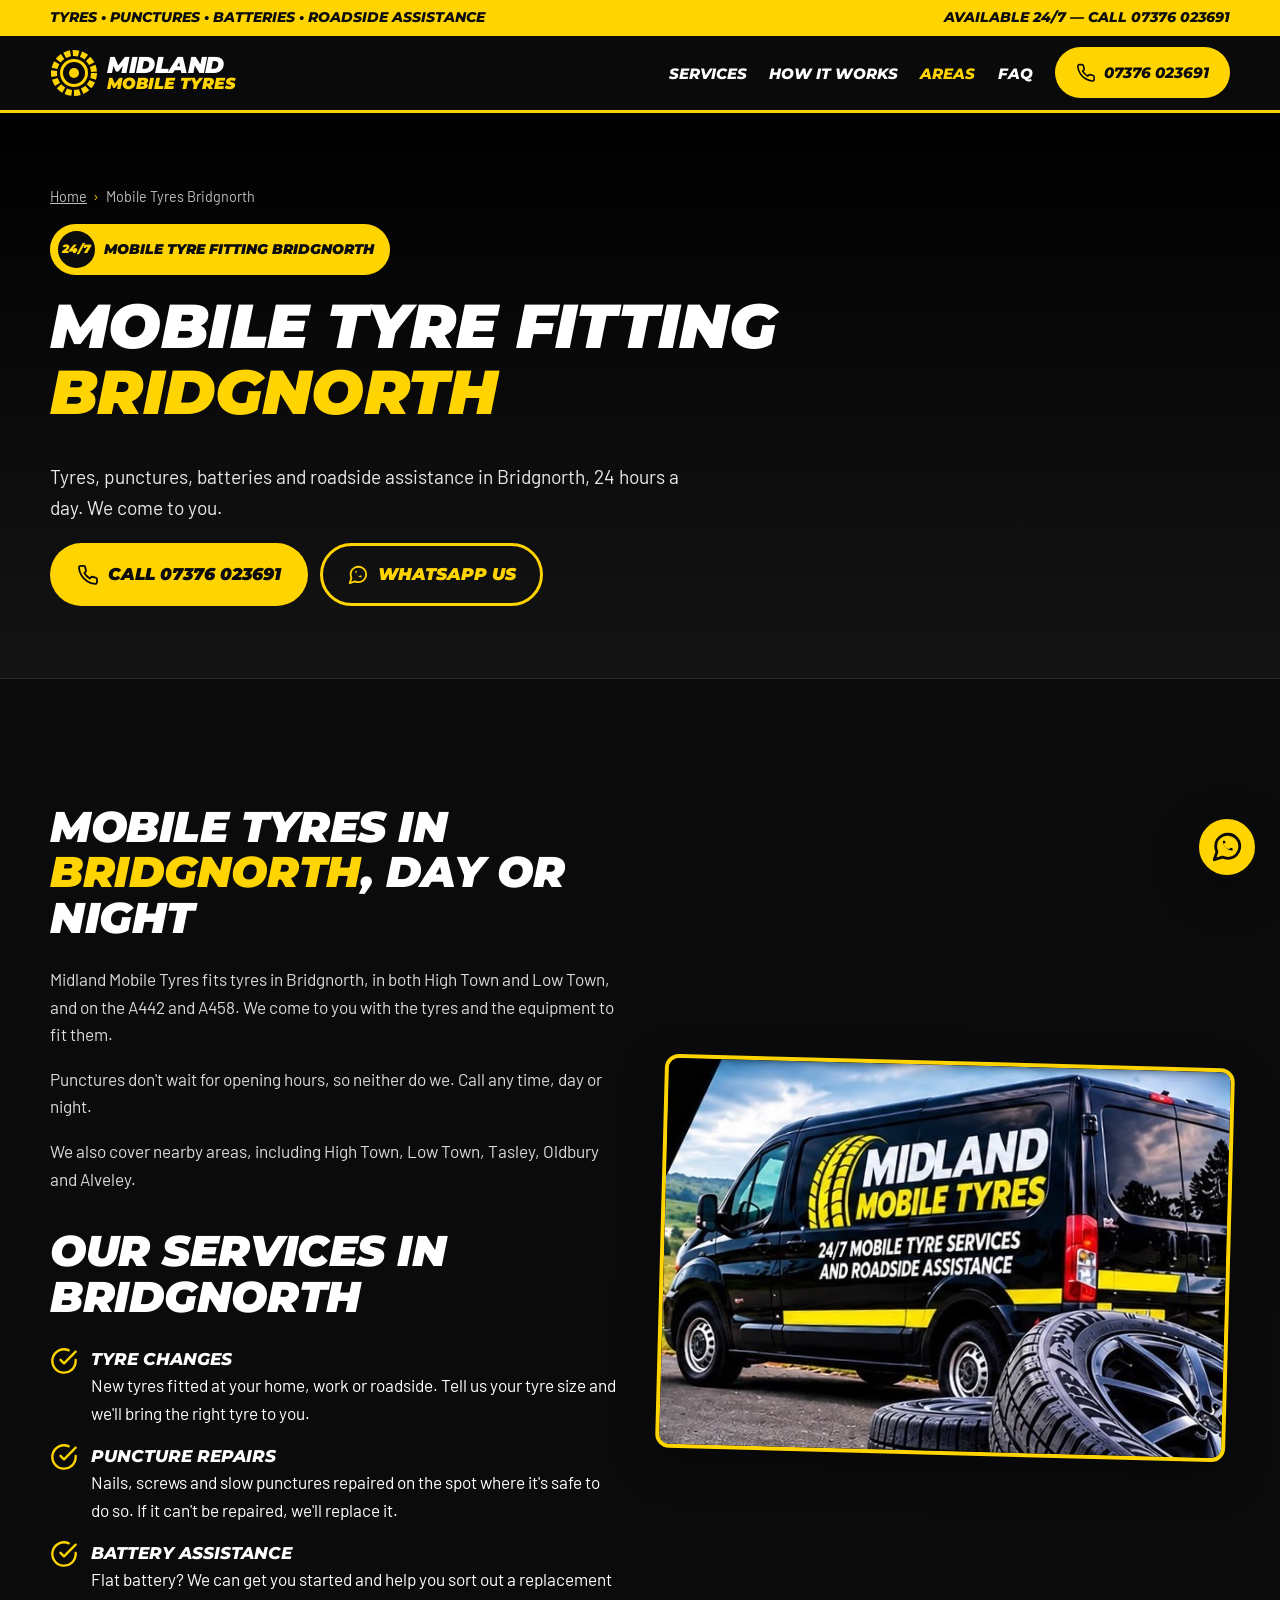
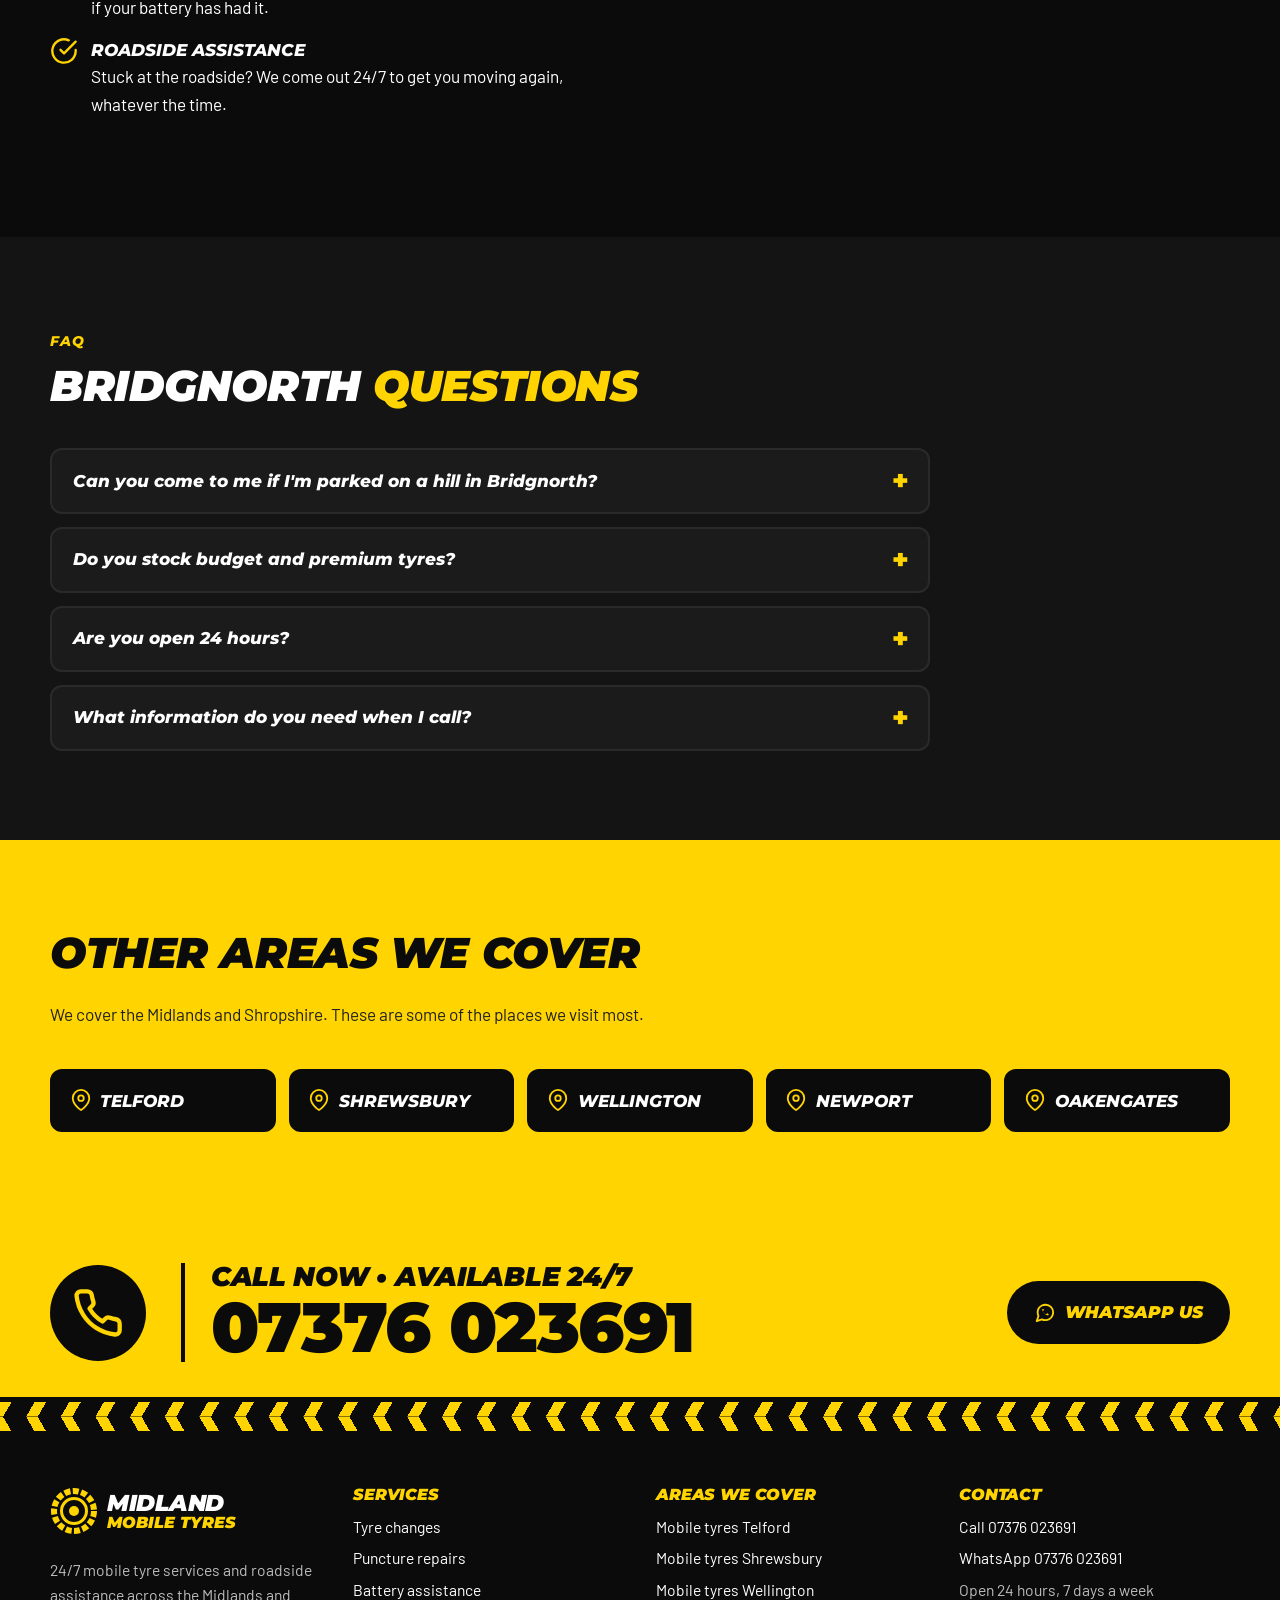
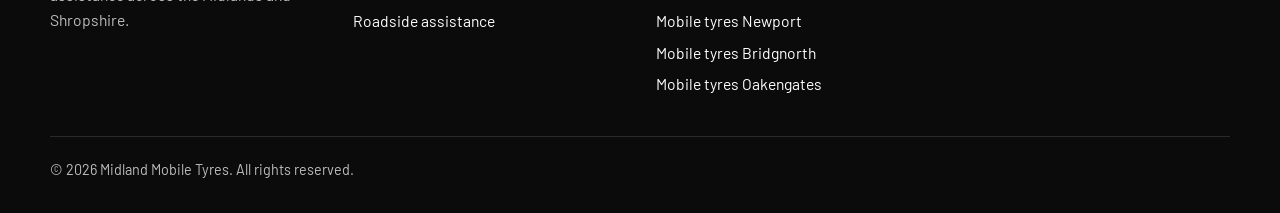
==== areas/bridgnorth.html @ 3a6b323a "Add files via upload" ====
<!DOCTYPE html>
<html lang="en-GB">
<head>
<meta charset="utf-8">
<meta name="viewport" content="width=device-width, initial-scale=1">
<title>Mobile Tyre Fitting Bridgnorth | 24/7 | Midland Mobile Tyres</title>
<meta name="description" content="24/7 mobile tyre fitting in Bridgnorth. Tyre changes, puncture repairs, battery and roadside assistance at your home, work or roadside. Call 07376 023691.">
<link rel="canonical" href="https://YOUR-USERNAME.github.io/midland-mobile-tyres/areas/bridgnorth.html">
<meta name="robots" content="index, follow">
<meta name="theme-color" content="#0b0b0b">
<meta name="geo.region" content="GB-SHR">
<meta property="og:type" content="website">
<meta property="og:locale" content="en_GB">
<meta property="og:site_name" content="Midland Mobile Tyres">
<meta property="og:title" content="Mobile Tyre Fitting Bridgnorth | 24/7 | Midland Mobile Tyres">
<meta property="og:description" content="24/7 mobile tyre fitting in Bridgnorth. Tyre changes, puncture repairs, battery and roadside assistance at your home, work or roadside. Call 07376 023691.">
<meta property="og:url" content="https://YOUR-USERNAME.github.io/midland-mobile-tyres/areas/bridgnorth.html">
<meta property="og:image" content="https://YOUR-USERNAME.github.io/midland-mobile-tyres/images/flyer.jpg">
<meta name="twitter:card" content="summary_large_image">
<link rel="icon" href="../favicon.svg" type="image/svg+xml">
<link rel="preconnect" href="https://fonts.googleapis.com">
<link rel="preconnect" href="https://fonts.gstatic.com" crossorigin>
<link rel="stylesheet" href="https://fonts.googleapis.com/css2?family=Barlow:wght@400;600;700&amp;family=Montserrat:ital,wght@1,800;1,900&amp;display=swap">
<link rel="stylesheet" href="../css/styles.css">
<script type="application/ld+json">{"@context": "https://schema.org", "@type": "Service", "name": "Mobile tyre fitting in Bridgnorth", "serviceType": "Mobile tyre fitting", "provider": {"@id": "https://YOUR-USERNAME.github.io/midland-mobile-tyres/#business", "@type": "AutoRepair", "name": "Midland Mobile Tyres", "telephone": "+447376023691"}, "areaServed": {"@type": "City", "name": "Bridgnorth"}}</script>
<script type="application/ld+json">{"@context": "https://schema.org", "@type": "BreadcrumbList", "itemListElement": [{"@type": "ListItem", "position": 1, "name": "Home", "item": "https://YOUR-USERNAME.github.io/midland-mobile-tyres/"}, {"@type": "ListItem", "position": 2, "name": "Mobile Tyres Bridgnorth", "item": "https://YOUR-USERNAME.github.io/midland-mobile-tyres/areas/bridgnorth.html"}]}</script>
<script type="application/ld+json">{"@context": "https://schema.org", "@type": "FAQPage", "mainEntity": [{"@type": "Question", "name": "Can you come to me if I'm parked on a hill in Bridgnorth?", "acceptedAnswer": {"@type": "Answer", "text": "In most cases, yes. We'll check the spot is safe to jack the car up when we arrive. If it isn't, we'll talk you through the options."}}, {"@type": "Question", "name": "Do you stock budget and premium tyres?", "acceptedAnswer": {"@type": "Answer", "text": "Tell us your size when you call and we'll go through the tyres we can get for you."}}, {"@type": "Question", "name": "Are you open 24 hours?", "acceptedAnswer": {"@type": "Answer", "text": "Yes. Midland Mobile Tyres is available 24/7, including evenings, weekends and bank holidays. Call 07376 023691."}}, {"@type": "Question", "name": "What information do you need when I call?", "acceptedAnswer": {"@type": "Answer", "text": "Your location, the make and model of your car, and your tyre size. The size is printed on the side of the tyre and looks like 205/55 R16."}}]}</script>
</head>
<body>
<a class="skip-link" href="#main">Skip to content</a>
<div class="topbar">
  <div class="container">
    <span class="tb-services">Tyres &bull; Punctures &bull; Batteries &bull; Roadside Assistance</span>
    <a href="tel:+447376023691">Available 24/7 &mdash; Call 07376 023691</a>
  </div>
</div>
<header class="site-header">
  <div class="container">
    <a class="logo" href="../index.html" aria-label="Midland Mobile Tyres home">
      <svg viewBox="0 0 48 48" aria-hidden="true" focusable="false"><circle cx="24" cy="24" r="20" fill="none" stroke="#ffd400" stroke-width="6" stroke-dasharray="6 2.4"/><circle cx="24" cy="24" r="12.5" fill="none" stroke="#ffd400" stroke-width="3"/><circle cx="24" cy="24" r="5" fill="#ffd400"/></svg>
      <span class="logo-text"><span class="l1">Midland</span><span class="l2">Mobile Tyres</span></span>
    </a>
    <button class="nav-toggle" aria-expanded="false" aria-controls="site-nav" aria-label="Open menu"><svg viewBox="0 0 24 24" fill="none" stroke="currentColor" stroke-width="2" stroke-linecap="round" stroke-linejoin="round" aria-hidden="true" focusable="false"><path d="M3 6h18M3 12h18M3 18h18"/></svg></button>
    <nav class="nav" id="site-nav" aria-label="Main">
      <ul>
        <li><a href="../index.html#services">Services</a></li>
        <li><a href="../index.html#how-it-works">How It Works</a></li>
        <li><a href="../index.html#areas" aria-current="page">Areas</a></li>
        <li><a href="../index.html#faq">FAQ</a></li>
        <li><a class="btn btn-yellow" href="tel:+447376023691"><svg viewBox="0 0 24 24" fill="none" stroke="currentColor" stroke-width="2" stroke-linecap="round" stroke-linejoin="round" aria-hidden="true" focusable="false"><path d="M22 16.92v3a2 2 0 0 1-2.18 2 19.79 19.79 0 0 1-8.63-3.07 19.5 19.5 0 0 1-6-6 19.79 19.79 0 0 1-3.07-8.67A2 2 0 0 1 4.11 2h3a2 2 0 0 1 2 1.72c.13.96.36 1.9.7 2.81a2 2 0 0 1-.45 2.11L8.09 9.91a16 16 0 0 0 6 6l1.27-1.27a2 2 0 0 1 2.11-.45c.91.34 1.85.57 2.81.7A2 2 0 0 1 22 16.92z"/></svg> 07376 023691</a></li>
      </ul>
    </nav>
  </div>
</header>
<main id="main">
<section class="page-hero">
  <div class="container">
    <nav class="breadcrumb" aria-label="Breadcrumb"><ol><li><a href="../index.html">Home</a></li><li aria-current="page">Mobile Tyres Bridgnorth</li></ol></nav>
    <div class="badge-247"><span class="circle">24/7</span> Mobile tyre fitting Bridgnorth</div>
    <h1>Mobile Tyre Fitting <span class="hl">Bridgnorth</span></h1>
    <p class="lead">Tyres, punctures, batteries and roadside assistance in Bridgnorth, 24 hours a day. We come to you.</p>
    <div class="btn-row">
      <a class="btn btn-yellow" href="tel:+447376023691"><svg viewBox="0 0 24 24" fill="none" stroke="currentColor" stroke-width="2" stroke-linecap="round" stroke-linejoin="round" aria-hidden="true" focusable="false"><path d="M22 16.92v3a2 2 0 0 1-2.18 2 19.79 19.79 0 0 1-8.63-3.07 19.5 19.5 0 0 1-6-6 19.79 19.79 0 0 1-3.07-8.67A2 2 0 0 1 4.11 2h3a2 2 0 0 1 2 1.72c.13.96.36 1.9.7 2.81a2 2 0 0 1-.45 2.11L8.09 9.91a16 16 0 0 0 6 6l1.27-1.27a2 2 0 0 1 2.11-.45c.91.34 1.85.57 2.81.7A2 2 0 0 1 22 16.92z"/></svg> Call 07376 023691</a>
      <a class="btn btn-outline" href="https://wa.me/447376023691?text=Hi%2C%20I%20need%20help%20with%20a%20tyre.%20My%20location%20is%3A%20" rel="noopener" target="_blank"><svg viewBox="0 0 24 24" fill="none" stroke="currentColor" stroke-width="2" stroke-linecap="round" stroke-linejoin="round" aria-hidden="true" focusable="false"><path d="M21 11.5a8.38 8.38 0 0 1-.9 3.8 8.5 8.5 0 0 1-7.6 4.7 8.38 8.38 0 0 1-3.8-.9L3 21l1.9-5.7a8.38 8.38 0 0 1-.9-3.8 8.5 8.5 0 0 1 4.7-7.6 8.38 8.38 0 0 1 3.8-.9h.5a8.48 8.48 0 0 1 8 8v.5z"/><path d="M9.5 9.5c.5 2 2 3.5 4 4l1-1 1.5.6v1.4c-3.5.3-7.2-3.4-6.9-6.9h1.4l.6 1.5z" fill="currentColor" stroke="none"/></svg> WhatsApp us</a>
    </div>
  </div>
</section>

<section class="section">
  <div class="container why-grid">
    <div class="prose">
      <h2>Mobile Tyres in <span class="hl">Bridgnorth</span>, Day or Night</h2>
      <p>Midland Mobile Tyres fits tyres in Bridgnorth, in both High Town and Low Town, and on the A442 and A458. We come to you with the tyres and the equipment to fit them.</p>
<p>Punctures don't wait for opening hours, so neither do we. Call any time, day or night.</p>
      <p>We also cover nearby areas, including High Town, Low Town, Tasley, Oldbury and Alveley.</p>
      <h2>Our Services in Bridgnorth</h2>
      <ul class="ticks">
        <li><svg viewBox="0 0 24 24" fill="none" stroke="currentColor" stroke-width="2" stroke-linecap="round" stroke-linejoin="round" aria-hidden="true" focusable="false"><path d="M22 11.08V12a10 10 0 1 1-5.93-9.14"/><path d="M22 4 12 14.01l-3-3"/></svg><div><strong>Tyre Changes</strong>New tyres fitted at your home, work or roadside. Tell us your tyre size and we'll bring the right tyre to you.</div></li>
<li><svg viewBox="0 0 24 24" fill="none" stroke="currentColor" stroke-width="2" stroke-linecap="round" stroke-linejoin="round" aria-hidden="true" focusable="false"><path d="M22 11.08V12a10 10 0 1 1-5.93-9.14"/><path d="M22 4 12 14.01l-3-3"/></svg><div><strong>Puncture Repairs</strong>Nails, screws and slow punctures repaired on the spot where it's safe to do so. If it can't be repaired, we'll replace it.</div></li>
<li><svg viewBox="0 0 24 24" fill="none" stroke="currentColor" stroke-width="2" stroke-linecap="round" stroke-linejoin="round" aria-hidden="true" focusable="false"><path d="M22 11.08V12a10 10 0 1 1-5.93-9.14"/><path d="M22 4 12 14.01l-3-3"/></svg><div><strong>Battery Assistance</strong>Flat battery? We can get you started and help you sort out a replacement if your battery has had it.</div></li>
<li><svg viewBox="0 0 24 24" fill="none" stroke="currentColor" stroke-width="2" stroke-linecap="round" stroke-linejoin="round" aria-hidden="true" focusable="false"><path d="M22 11.08V12a10 10 0 1 1-5.93-9.14"/><path d="M22 4 12 14.01l-3-3"/></svg><div><strong>Roadside Assistance</strong>Stuck at the roadside? We come out 24/7 to get you moving again, whatever the time.</div></li>
      </ul>
    </div>
    <div class="hero-media">
      <div class="frame"><img src="../images/van.jpg" width="622" height="430" loading="lazy" alt="Midland Mobile Tyres van providing mobile tyre fitting in Bridgnorth"></div>
    </div>
  </div>
</section>

<section class="section section-alt" aria-labelledby="faq-title">
  <div class="container">
    <div class="section-head"><span class="kicker">FAQ</span><h2 id="faq-title">Bridgnorth <span class="hl">Questions</span></h2></div>
    <div class="faq">
      <details><summary>Can you come to me if I'm parked on a hill in Bridgnorth?</summary><div class="answer"><p>In most cases, yes. We'll check the spot is safe to jack the car up when we arrive. If it isn't, we'll talk you through the options.</p></div></details>
<details><summary>Do you stock budget and premium tyres?</summary><div class="answer"><p>Tell us your size when you call and we'll go through the tyres we can get for you.</p></div></details>
<details><summary>Are you open 24 hours?</summary><div class="answer"><p>Yes. Midland Mobile Tyres is available 24/7, including evenings, weekends and bank holidays. Call 07376 023691.</p></div></details>
<details><summary>What information do you need when I call?</summary><div class="answer"><p>Your location, the make and model of your car, and your tyre size. The size is printed on the side of the tyre and looks like 205/55 R16.</p></div></details>
    </div>
  </div>
</section>

<section class="section section-yellow" aria-labelledby="other-areas">
  <div class="container">
    <div class="section-head"><h2 id="other-areas">Other Areas We Cover</h2><p>We cover the Midlands and Shropshire. These are some of the places we visit most.</p></div>
    <ul class="area-links">
      <li><a href="../areas/telford.html"><svg viewBox="0 0 24 24" fill="none" stroke="currentColor" stroke-width="2" stroke-linecap="round" stroke-linejoin="round" aria-hidden="true" focusable="false"><path d="M21 10c0 7-9 13-9 13s-9-6-9-13a9 9 0 0 1 18 0z"/><circle cx="12" cy="10" r="3"/></svg> Telford</a></li>
<li><a href="../areas/shrewsbury.html"><svg viewBox="0 0 24 24" fill="none" stroke="currentColor" stroke-width="2" stroke-linecap="round" stroke-linejoin="round" aria-hidden="true" focusable="false"><path d="M21 10c0 7-9 13-9 13s-9-6-9-13a9 9 0 0 1 18 0z"/><circle cx="12" cy="10" r="3"/></svg> Shrewsbury</a></li>
<li><a href="../areas/wellington.html"><svg viewBox="0 0 24 24" fill="none" stroke="currentColor" stroke-width="2" stroke-linecap="round" stroke-linejoin="round" aria-hidden="true" focusable="false"><path d="M21 10c0 7-9 13-9 13s-9-6-9-13a9 9 0 0 1 18 0z"/><circle cx="12" cy="10" r="3"/></svg> Wellington</a></li>
<li><a href="../areas/newport.html"><svg viewBox="0 0 24 24" fill="none" stroke="currentColor" stroke-width="2" stroke-linecap="round" stroke-linejoin="round" aria-hidden="true" focusable="false"><path d="M21 10c0 7-9 13-9 13s-9-6-9-13a9 9 0 0 1 18 0z"/><circle cx="12" cy="10" r="3"/></svg> Newport</a></li>
<li><a href="../areas/oakengates.html"><svg viewBox="0 0 24 24" fill="none" stroke="currentColor" stroke-width="2" stroke-linecap="round" stroke-linejoin="round" aria-hidden="true" focusable="false"><path d="M21 10c0 7-9 13-9 13s-9-6-9-13a9 9 0 0 1 18 0z"/><circle cx="12" cy="10" r="3"/></svg> Oakengates</a></li>
    </ul>
  </div>
</section>
</main>
<section class="cta-band" aria-label="Call us">
  <div class="container">
    <div class="cta-phone-icon"><svg viewBox="0 0 24 24" fill="none" stroke="currentColor" stroke-width="2" stroke-linecap="round" stroke-linejoin="round" aria-hidden="true" focusable="false"><path d="M22 16.92v3a2 2 0 0 1-2.18 2 19.79 19.79 0 0 1-8.63-3.07 19.5 19.5 0 0 1-6-6 19.79 19.79 0 0 1-3.07-8.67A2 2 0 0 1 4.11 2h3a2 2 0 0 1 2 1.72c.13.96.36 1.9.7 2.81a2 2 0 0 1-.45 2.11L8.09 9.91a16 16 0 0 0 6 6l1.27-1.27a2 2 0 0 1 2.11-.45c.91.34 1.85.57 2.81.7A2 2 0 0 1 22 16.92z"/></svg></div>
    <div class="cta-text">
      <p class="head">Call now &bull; Available 24/7</p>
      <a class="number" href="tel:+447376023691">07376 023691</a>
    </div>
    <div class="btn-row">
      <a class="btn btn-black" href="https://wa.me/447376023691?text=Hi%2C%20I%20need%20help%20with%20a%20tyre.%20My%20location%20is%3A%20" rel="noopener" target="_blank"><svg viewBox="0 0 24 24" fill="none" stroke="currentColor" stroke-width="2" stroke-linecap="round" stroke-linejoin="round" aria-hidden="true" focusable="false"><path d="M21 11.5a8.38 8.38 0 0 1-.9 3.8 8.5 8.5 0 0 1-7.6 4.7 8.38 8.38 0 0 1-3.8-.9L3 21l1.9-5.7a8.38 8.38 0 0 1-.9-3.8 8.5 8.5 0 0 1 4.7-7.6 8.38 8.38 0 0 1 3.8-.9h.5a8.48 8.48 0 0 1 8 8v.5z"/><path d="M9.5 9.5c.5 2 2 3.5 4 4l1-1 1.5.6v1.4c-3.5.3-7.2-3.4-6.9-6.9h1.4l.6 1.5z" fill="currentColor" stroke="none"/></svg> WhatsApp us</a>
    </div>
  </div>
  <div class="tread" aria-hidden="true"></div>
</section>
<footer class="site-footer">
  <div class="container">
    <div class="footer-grid">
      <div>
        <a class="logo" href="../index.html" aria-label="Midland Mobile Tyres home">
          <svg viewBox="0 0 48 48" aria-hidden="true" focusable="false"><circle cx="24" cy="24" r="20" fill="none" stroke="#ffd400" stroke-width="6" stroke-dasharray="6 2.4"/><circle cx="24" cy="24" r="12.5" fill="none" stroke="#ffd400" stroke-width="3"/><circle cx="24" cy="24" r="5" fill="#ffd400"/></svg>
          <span class="logo-text"><span class="l1">Midland</span><span class="l2">Mobile Tyres</span></span>
        </a>
        <p>24/7 mobile tyre services and roadside assistance across the Midlands and Shropshire.</p>
      </div>
      <div>
        <h3>Services</h3>
        <ul>
          <li><a href="../index.html#services">Tyre changes</a></li>
          <li><a href="../index.html#services">Puncture repairs</a></li>
          <li><a href="../index.html#services">Battery assistance</a></li>
          <li><a href="../index.html#services">Roadside assistance</a></li>
        </ul>
      </div>
      <div>
        <h3>Areas we cover</h3>
        <ul>
<li><a href="../areas/telford.html">Mobile tyres Telford</a></li>
<li><a href="../areas/shrewsbury.html">Mobile tyres Shrewsbury</a></li>
<li><a href="../areas/wellington.html">Mobile tyres Wellington</a></li>
<li><a href="../areas/newport.html">Mobile tyres Newport</a></li>
<li><a href="../areas/bridgnorth.html">Mobile tyres Bridgnorth</a></li>
<li><a href="../areas/oakengates.html">Mobile tyres Oakengates</a></li>
        </ul>
      </div>
      <div>
        <h3>Contact</h3>
        <ul>
          <li><a href="tel:+447376023691">Call 07376 023691</a></li>
          <li><a href="https://wa.me/447376023691?text=Hi%2C%20I%20need%20help%20with%20a%20tyre.%20My%20location%20is%3A%20" rel="noopener" target="_blank">WhatsApp 07376 023691</a></li>
          <li>Open 24 hours, 7 days a week</li>
        </ul>
      </div>
    </div>
    <div class="footer-bottom">&copy; <span id="year">2026</span> Midland Mobile Tyres. All rights reserved.</div>
  </div>
</footer>
<nav class="mobile-bar" aria-label="Quick contact">
  <a class="call" href="tel:+447376023691"><svg viewBox="0 0 24 24" fill="none" stroke="currentColor" stroke-width="2" stroke-linecap="round" stroke-linejoin="round" aria-hidden="true" focusable="false"><path d="M22 16.92v3a2 2 0 0 1-2.18 2 19.79 19.79 0 0 1-8.63-3.07 19.5 19.5 0 0 1-6-6 19.79 19.79 0 0 1-3.07-8.67A2 2 0 0 1 4.11 2h3a2 2 0 0 1 2 1.72c.13.96.36 1.9.7 2.81a2 2 0 0 1-.45 2.11L8.09 9.91a16 16 0 0 0 6 6l1.27-1.27a2 2 0 0 1 2.11-.45c.91.34 1.85.57 2.81.7A2 2 0 0 1 22 16.92z"/></svg> Call Now</a>
  <a class="wa" href="https://wa.me/447376023691?text=Hi%2C%20I%20need%20help%20with%20a%20tyre.%20My%20location%20is%3A%20" rel="noopener" target="_blank"><svg viewBox="0 0 24 24" fill="none" stroke="currentColor" stroke-width="2" stroke-linecap="round" stroke-linejoin="round" aria-hidden="true" focusable="false"><path d="M21 11.5a8.38 8.38 0 0 1-.9 3.8 8.5 8.5 0 0 1-7.6 4.7 8.38 8.38 0 0 1-3.8-.9L3 21l1.9-5.7a8.38 8.38 0 0 1-.9-3.8 8.5 8.5 0 0 1 4.7-7.6 8.38 8.38 0 0 1 3.8-.9h.5a8.48 8.48 0 0 1 8 8v.5z"/><path d="M9.5 9.5c.5 2 2 3.5 4 4l1-1 1.5.6v1.4c-3.5.3-7.2-3.4-6.9-6.9h1.4l.6 1.5z" fill="currentColor" stroke="none"/></svg> WhatsApp</a>
</nav>
<a class="wa-float" href="https://wa.me/447376023691?text=Hi%2C%20I%20need%20help%20with%20a%20tyre.%20My%20location%20is%3A%20" rel="noopener" target="_blank" aria-label="Message us on WhatsApp"><svg viewBox="0 0 24 24" fill="none" stroke="currentColor" stroke-width="2" stroke-linecap="round" stroke-linejoin="round" aria-hidden="true" focusable="false"><path d="M21 11.5a8.38 8.38 0 0 1-.9 3.8 8.5 8.5 0 0 1-7.6 4.7 8.38 8.38 0 0 1-3.8-.9L3 21l1.9-5.7a8.38 8.38 0 0 1-.9-3.8 8.5 8.5 0 0 1 4.7-7.6 8.38 8.38 0 0 1 3.8-.9h.5a8.48 8.48 0 0 1 8 8v.5z"/><path d="M9.5 9.5c.5 2 2 3.5 4 4l1-1 1.5.6v1.4c-3.5.3-7.2-3.4-6.9-6.9h1.4l.6 1.5z" fill="currentColor" stroke="none"/></svg></a>
<script src="../js/main.js" defer></script>
</body>
</html>
---- css/styles.css ----
/* =========================================================
   Midland Mobile Tyres — styles
   Brand colours are taken from the flyer. Change them here
   and the whole site updates.
   ========================================================= */
:root {
  --yellow: #ffd400;
  --yellow-dark: #e6bf00;
  --black: #0b0b0b;
  --ink: #141414;
  --grey-900: #1b1b1b;
  --grey-700: #2a2a2a;
  --grey-300: #bdbdbd;
  --white: #ffffff;

  --font-head: "Montserrat", "Arial Black", system-ui, sans-serif;
  --font-body: "Barlow", system-ui, -apple-system, "Segoe UI", sans-serif;

  --radius: 14px;
  --max: 1180px;
  --shadow: 0 14px 40px rgba(0, 0, 0, 0.35);
}

*,
*::before,
*::after { box-sizing: border-box; }

html { scroll-behavior: smooth; scroll-padding-top: 90px; }

body {
  margin: 0;
  font-family: var(--font-body);
  font-size: 1.075rem;
  line-height: 1.6;
  color: var(--white);
  background: var(--black);
  -webkit-font-smoothing: antialiased;
}

img { max-width: 100%; height: auto; display: block; }
a { color: var(--yellow); }
a:hover { color: var(--white); }

.container { width: min(var(--max), 100% - 2.5rem); margin-inline: auto; }

.skip-link {
  position: absolute; left: -9999px; top: 0;
  background: var(--yellow); color: var(--black); padding: .6rem 1rem; z-index: 100;
  font-weight: 700;
}
.skip-link:focus { left: 1rem; top: 1rem; }

:focus-visible { outline: 3px solid var(--yellow); outline-offset: 3px; }

/* ---------- Headings: bold italic like the flyer ---------- */
h1, h2, h3, .head {
  font-family: var(--font-head);
  font-weight: 900;
  font-style: italic;
  text-transform: uppercase;
  line-height: 1.05;
  letter-spacing: -0.01em;
  margin: 0 0 .6em;
}
h1 { font-size: clamp(2.1rem, 5.2vw, 3.9rem); }
h2 { font-size: clamp(1.7rem, 3.6vw, 2.7rem); }
h3 { font-size: 1.25rem; }
.hl { color: var(--yellow); }
.kicker {
  display: inline-block;
  font-family: var(--font-head); font-weight: 800; font-style: italic;
  text-transform: uppercase; font-size: .85rem; letter-spacing: .08em;
  color: var(--yellow); margin-bottom: .6rem;
}
.lead { font-size: 1.2rem; color: #e9e9e9; max-width: 60ch; }

/* ---------- Buttons ---------- */
.btn {
  display: inline-flex; align-items: center; justify-content: center; gap: .55rem;
  font-family: var(--font-head); font-weight: 900; font-style: italic; text-transform: uppercase;
  font-size: 1.05rem; text-decoration: none;
  padding: .95rem 1.5rem; border-radius: 999px; border: 3px solid transparent;
  transition: transform .15s ease, background .15s ease, color .15s ease;
  cursor: pointer; white-space: nowrap;
}
.btn svg { width: 1.3em; height: 1.3em; flex: none; }
.btn:hover { transform: translateY(-2px); }
.btn-yellow { background: var(--yellow); color: var(--black); }
.btn-yellow:hover { background: var(--white); color: var(--black); }
.btn-black { background: var(--black); color: var(--yellow); }
.btn-black:hover { background: var(--grey-700); color: var(--yellow); }
.btn-outline { border-color: var(--yellow); color: var(--yellow); background: transparent; }
.btn-outline:hover { background: var(--yellow); color: var(--black); }
.btn-row { display: flex; flex-wrap: wrap; gap: .8rem; }

/* ---------- Top bar ---------- */
.topbar {
  background: var(--yellow); color: var(--black);
  font-family: var(--font-head); font-weight: 800; font-style: italic; text-transform: uppercase;
  font-size: .85rem;
}
.topbar .container { display: flex; justify-content: space-between; align-items: center; gap: 1rem; padding: .45rem 0; }
.topbar a { color: var(--black); text-decoration: none; }
.topbar a:hover { text-decoration: underline; }
.topbar .tb-services { display: none; }
@media (min-width: 760px) { .topbar .tb-services { display: block; } }

/* ---------- Header ---------- */
.site-header {
  position: sticky; top: 0; z-index: 50;
  background: rgba(11, 11, 11, .96);
  backdrop-filter: blur(6px);
  border-bottom: 3px solid var(--yellow);
}
.site-header .container { display: flex; align-items: center; justify-content: space-between; gap: 1rem; padding: .7rem 0; }

.logo { display: inline-flex; align-items: center; gap: .55rem; text-decoration: none; }
.logo svg { width: 48px; height: 48px; flex: none; }
.logo-text { display: flex; flex-direction: column; line-height: .92; font-family: var(--font-head); font-weight: 900; font-style: italic; text-transform: uppercase; }
.logo-text .l1 { color: var(--white); font-size: 1.45rem; letter-spacing: -.01em; }
.logo-text .l2 { color: var(--yellow); font-size: 1.02rem; }

.nav ul { list-style: none; margin: 0; padding: 0; display: flex; align-items: center; gap: 1.4rem; }
.nav a {
  color: var(--white); text-decoration: none;
  font-family: var(--font-head); font-weight: 800; font-style: italic; text-transform: uppercase; font-size: .92rem;
}
.nav a:hover, .nav a[aria-current="page"] { color: var(--yellow); }
.nav .btn { color: var(--black); padding: .65rem 1.1rem; font-size: .95rem; }
.nav .btn:hover { color: var(--black); }

.nav-toggle {
  display: none; background: none; border: 2px solid var(--yellow); color: var(--yellow);
  border-radius: 10px; padding: .45rem .6rem; cursor: pointer;
}
.nav-toggle svg { width: 26px; height: 26px; display: block; }

@media (max-width: 900px) {
  .nav-toggle { display: block; }
  .nav { position: absolute; left: 0; right: 0; top: 100%; background: var(--black); border-bottom: 3px solid var(--yellow); display: none; }
  .nav.open { display: block; }
  .nav ul { flex-direction: column; align-items: stretch; gap: 0; padding: .5rem 1.25rem 1.2rem; }
  .nav li a { display: block; padding: .85rem 0; border-bottom: 1px solid var(--grey-700); }
  .nav li:last-child a { margin-top: 1rem; border: 0; }
}

/* ---------- Hero ---------- */
.hero {
  position: relative; overflow: hidden;
  background:
    radial-gradient(ellipse at 85% 20%, rgba(255, 212, 0, .12), transparent 55%),
    var(--black);
  padding: clamp(2.5rem, 6vw, 5rem) 0 clamp(3rem, 6vw, 5rem);
}
.hero::before { /* tyre tread watermark */
  content: ""; position: absolute; inset: auto -10% -60px -10%; height: 120px;
  background: repeating-linear-gradient(115deg, rgba(255,212,0,.08) 0 18px, transparent 18px 36px);
  pointer-events: none;
}
.hero-grid { display: grid; gap: 2.5rem; align-items: center; }
@media (min-width: 960px) { .hero-grid { grid-template-columns: 1.1fr .9fr; } }

.badge-247 {
  display: inline-flex; align-items: center; gap: .6rem;
  background: var(--yellow); color: var(--black);
  font-family: var(--font-head); font-weight: 900; font-style: italic; text-transform: uppercase;
  padding: .45rem 1rem .45rem .5rem; border-radius: 999px; margin-bottom: 1.2rem; font-size: .9rem;
}
.badge-247 span.circle {
  background: var(--black); color: var(--yellow); border-radius: 50%;
  width: 2.3rem; height: 2.3rem; display: grid; place-items: center; font-size: .78rem;
}

.service-tags {
  display: flex; flex-wrap: wrap; gap: .4rem 1rem; padding: 0; margin: 0 0 1.8rem; list-style: none;
  font-family: var(--font-head); font-weight: 800; font-style: italic; text-transform: uppercase; font-size: .9rem;
}
.service-tags li { display: flex; align-items: center; gap: 1rem; }
.service-tags li + li::before { content: ""; width: 7px; height: 7px; border-radius: 50%; background: var(--yellow); }

.hero-media { position: relative; }
.hero-media .frame {
  border-radius: var(--radius); overflow: hidden; box-shadow: var(--shadow);
  border: 4px solid var(--yellow); transform: rotate(1.5deg);
  aspect-ratio: 622 / 430;
}
.hero-media .frame img { width: 100%; height: 100%; object-fit: cover; object-position: 70% 50%; }
.hero-media .sticker {
  position: absolute; left: -12px; bottom: -22px;
  background: var(--yellow); color: var(--black); border-radius: 12px;
  padding: .7rem 1rem; box-shadow: var(--shadow); transform: rotate(-3deg);
  font-family: var(--font-head); font-weight: 900; font-style: italic; text-transform: uppercase; line-height: 1.1;
}
.hero-media .sticker small { display: block; font-size: .72rem; font-weight: 800; }
.hero-media .sticker a { color: var(--black); text-decoration: none; font-size: 1.35rem; }

/* ---------- Brush-stroke message strip ---------- */
.brush {
  background: var(--yellow); color: var(--black);
  clip-path: polygon(0 12%, 4% 0, 30% 6%, 62% 0, 96% 5%, 100% 18%, 98% 88%, 70% 100%, 35% 94%, 3% 100%, 0 82%);
  padding: 2rem 0; margin: -1.2rem 0 0; position: relative; z-index: 2;
}
.brush .container { display: flex; align-items: center; gap: 1.2rem; justify-content: center; text-align: left; }
.brush svg { width: 58px; height: 58px; flex: none; }
.brush p {
  margin: 0; font-family: var(--font-head); font-weight: 900; font-style: italic; font-size: clamp(1.05rem, 2.4vw, 1.5rem); line-height: 1.2;
}

/* ---------- Sections ---------- */
.section { padding: clamp(3.5rem, 7vw, 6rem) 0; }
.section-alt { background: var(--ink); }
.section-yellow { background: var(--yellow); color: var(--black); }
.section-yellow a { color: var(--black); }
.section-head { max-width: 760px; margin-bottom: 2.5rem; }
.section-head p { color: #d6d6d6; margin: 0; }
.section-yellow .section-head p { color: #222; }

/* ---------- Service cards ---------- */
.cards { display: grid; gap: 1.2rem; grid-template-columns: 1fr; }
@media (min-width: 600px) { .cards { grid-template-columns: repeat(2, 1fr); } }
@media (min-width: 1100px) { .cards { grid-template-columns: repeat(4, 1fr); } }
.card {
  background: var(--grey-900); border: 2px solid var(--grey-700); border-radius: var(--radius);
  padding: 1.6rem; transition: border-color .2s ease, transform .2s ease;
}
.card:hover { border-color: var(--yellow); transform: translateY(-4px); }
.card p { color: #d0d0d0; margin: 0; }
.icon-circle {
  width: 74px; height: 74px; border-radius: 50%; background: var(--yellow); color: var(--black);
  display: grid; place-items: center; margin-bottom: 1.1rem;
}
.icon-circle svg { width: 42px; height: 42px; }

/* ---------- Steps ---------- */
.steps { display: grid; gap: 1.2rem; grid-template-columns: repeat(auto-fit, minmax(230px, 1fr)); counter-reset: step; list-style: none; padding: 0; margin: 0; }
.steps li { background: var(--black); color: var(--white); border-radius: var(--radius); padding: 1.6rem; position: relative; }
.steps li::before {
  counter-increment: step; content: counter(step);
  font-family: var(--font-head); font-weight: 900; font-style: italic; font-size: 2.6rem; color: var(--yellow); line-height: 1;
  display: block; margin-bottom: .6rem;
}
.steps p { margin: 0; color: #d6d6d6; }

/* ---------- Why us ---------- */
.why-grid { display: grid; gap: 2.5rem; align-items: center; }
@media (min-width: 900px) { .why-grid { grid-template-columns: 1fr 1fr; } }
.ticks { list-style: none; padding: 0; margin: 0 0 1.8rem; display: grid; gap: .9rem; }
.ticks li { display: flex; gap: .8rem; align-items: flex-start; }
.ticks svg { width: 28px; height: 28px; flex: none; color: var(--yellow); margin-top: .1rem; }
.ticks strong { display: block; font-family: var(--font-head); font-style: italic; text-transform: uppercase; font-weight: 800; }
.flyer-frame { border-radius: var(--radius); overflow: hidden; border: 4px solid var(--yellow); box-shadow: var(--shadow); }

.tip {
  background: var(--grey-900); border-left: 6px solid var(--yellow); border-radius: 10px;
  padding: 1.1rem 1.3rem; margin-top: 1.5rem;
}
.tip strong { color: var(--yellow); }

/* ---------- Areas ---------- */
.areas-grid { display: grid; gap: 2rem; align-items: start; }
@media (min-width: 900px) { .areas-grid { grid-template-columns: .9fr 1.1fr; } }
.area-links { display: grid; gap: .8rem; grid-template-columns: repeat(auto-fit, minmax(170px, 1fr)); list-style: none; padding: 0; margin: 0; }
.area-links a {
  display: flex; align-items: center; gap: .55rem; text-decoration: none;
  background: var(--black); color: var(--white); border-radius: 12px; padding: 1rem 1.1rem;
  font-family: var(--font-head); font-weight: 800; font-style: italic; text-transform: uppercase;
  border: 2px solid var(--black); transition: border-color .15s ease, color .15s ease;
}
.area-links a:hover { color: var(--yellow); border-color: var(--yellow); }
.area-links svg { width: 22px; height: 22px; color: var(--yellow); flex: none; }

/* ---------- Reviews ---------- */
.reviews-box {
  display: flex; flex-wrap: wrap; justify-content: space-between; align-items: center; gap: 1.5rem;
  background: var(--grey-900); border: 2px solid var(--yellow); border-radius: var(--radius); padding: 2rem;
}
.stars { color: var(--yellow); font-size: 1.8rem; letter-spacing: .15em; }
.reviews-box h2 { margin-bottom: .2rem; }
.reviews-box p { margin: 0; color: #d0d0d0; }

/* ---------- FAQ ---------- */
.faq { display: grid; gap: .8rem; max-width: 880px; }
.faq details { background: var(--grey-900); border-radius: 12px; border: 2px solid var(--grey-700); }
.faq details[open] { border-color: var(--yellow); }
.faq summary {
  cursor: pointer; list-style: none; padding: 1.1rem 3rem 1.1rem 1.3rem; position: relative;
  font-family: var(--font-head); font-weight: 800; font-style: italic; font-size: 1.05rem;
}
.faq summary::-webkit-details-marker { display: none; }
.faq summary::after {
  content: "+"; position: absolute; right: 1.2rem; top: 50%; transform: translateY(-50%);
  color: var(--yellow); font-size: 1.7rem; font-weight: 900; font-style: normal;
}
.faq details[open] summary::after { content: "–"; }
.faq .answer { padding: 0 1.3rem 1.2rem; color: #d6d6d6; }
.faq .answer p { margin: 0; }

/* ---------- Big CTA band (flyer bottom strip) ---------- */
.cta-band { background: var(--yellow); color: var(--black); padding: 2.6rem 0 0; }
.cta-band .container { display: flex; flex-wrap: wrap; align-items: center; gap: 1.5rem 2.2rem; padding-bottom: 2.2rem; }
.cta-phone-icon {
  width: 96px; height: 96px; border-radius: 50%; background: var(--black); color: var(--yellow);
  display: grid; place-items: center; flex: none;
}
.cta-phone-icon svg { width: 52px; height: 52px; }
.cta-text { border-left: 4px solid var(--black); padding-left: 1.6rem; }
.cta-text .head { font-size: clamp(1.1rem, 2.6vw, 1.7rem); margin: 0; }
.cta-text a.number {
  display: block; color: var(--black); text-decoration: none;
  font-family: var(--font-head); font-weight: 900; font-size: clamp(2.3rem, 7vw, 4.4rem); line-height: 1; letter-spacing: -.02em;
}
.cta-text a.number:hover { color: var(--grey-700); }
.cta-band .btn-row { margin-left: auto; }
.tread {
  height: 34px; background-color: var(--black);
  background-image:
    repeating-linear-gradient(120deg, var(--yellow) 0 10px, transparent 10px 30px),
    repeating-linear-gradient(60deg, var(--yellow) 0 10px, transparent 10px 30px);
  background-size: 100% 50%; background-repeat: repeat-x; background-position: top, bottom;
  border-top: 5px solid var(--black);
}

/* ---------- Footer ---------- */
.site-footer { background: var(--black); padding: 3.5rem 0 6rem; color: var(--grey-300); font-size: .98rem; }
.footer-grid { display: grid; gap: 2rem; grid-template-columns: repeat(auto-fit, minmax(200px, 1fr)); }
.site-footer h3 { color: var(--yellow); font-size: 1rem; }
.site-footer ul { list-style: none; padding: 0; margin: 0; display: grid; gap: .4rem; }
.site-footer a { color: var(--white); text-decoration: none; }
.site-footer a:hover { color: var(--yellow); }
.footer-bottom { border-top: 1px solid var(--grey-700); margin-top: 2.5rem; padding-top: 1.3rem; font-size: .9rem; }
@media (min-width: 900px) { .site-footer { padding-bottom: 2rem; } }

/* ---------- Page hero (area pages) ---------- */
.page-hero { padding: clamp(2.5rem, 6vw, 4.5rem) 0; background: linear-gradient(180deg, #000, var(--ink)); border-bottom: 1px solid var(--grey-700); }
.breadcrumb { font-size: .9rem; color: var(--grey-300); margin-bottom: 1rem; }
.breadcrumb ol { list-style: none; display: flex; flex-wrap: wrap; gap: .4rem; padding: 0; margin: 0; }
.breadcrumb li + li::before { content: "›"; margin-right: .4rem; color: var(--yellow); }
.breadcrumb a { color: var(--grey-300); }
.prose { max-width: 75ch; }
.prose p { color: #dadada; }
.prose h2 { margin-top: 2.2rem; }

/* ---------- Sticky mobile call bar + WhatsApp float ---------- */
.mobile-bar {
  position: fixed; left: 0; right: 0; bottom: 0; z-index: 60;
  display: grid; grid-template-columns: 1.4fr 1fr;
  box-shadow: 0 -6px 20px rgba(0,0,0,.4);
}
.mobile-bar a {
  display: flex; align-items: center; justify-content: center; gap: .5rem; padding: 1rem .5rem;
  font-family: var(--font-head); font-weight: 900; font-style: italic; text-transform: uppercase; text-decoration: none; font-size: 1rem;
}
.mobile-bar svg { width: 1.4em; height: 1.4em; }
.mobile-bar .call { background: var(--yellow); color: var(--black); }
.mobile-bar .wa { background: var(--black); color: var(--yellow); border-top: 3px solid var(--yellow); }
.wa-float {
  display: none; position: fixed; right: 22px; bottom: 22px; z-index: 60;
  width: 62px; height: 62px; border-radius: 50%; background: var(--yellow); color: var(--black);
  place-items: center; box-shadow: var(--shadow); border: 3px solid var(--black);
}
.wa-float svg { width: 34px; height: 34px; }
.wa-float:hover { color: var(--black); transform: scale(1.06); }
@media (min-width: 900px) {
  .mobile-bar { display: none; }
  .wa-float { display: grid; }
}

@media (prefers-reduced-motion: reduce) {
  html { scroll-behavior: auto; }
  * { transition: none !important; }
}
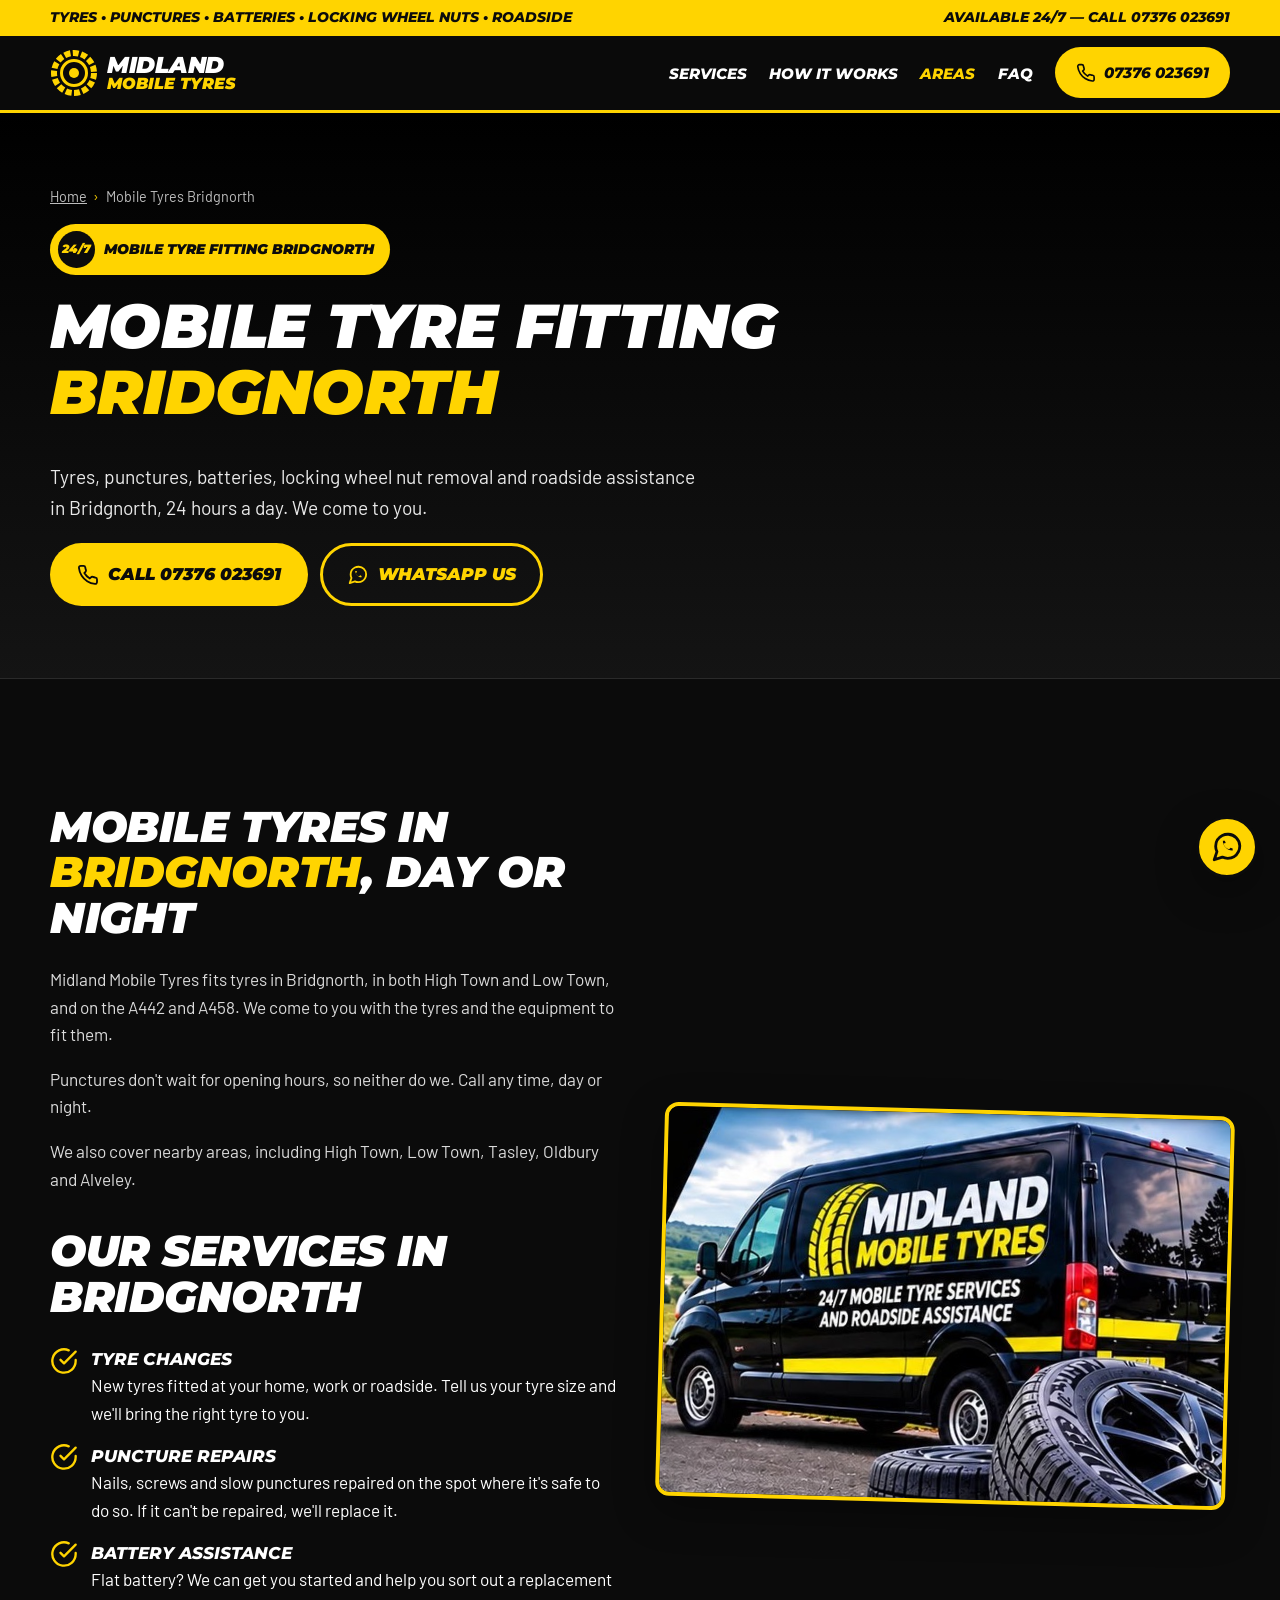
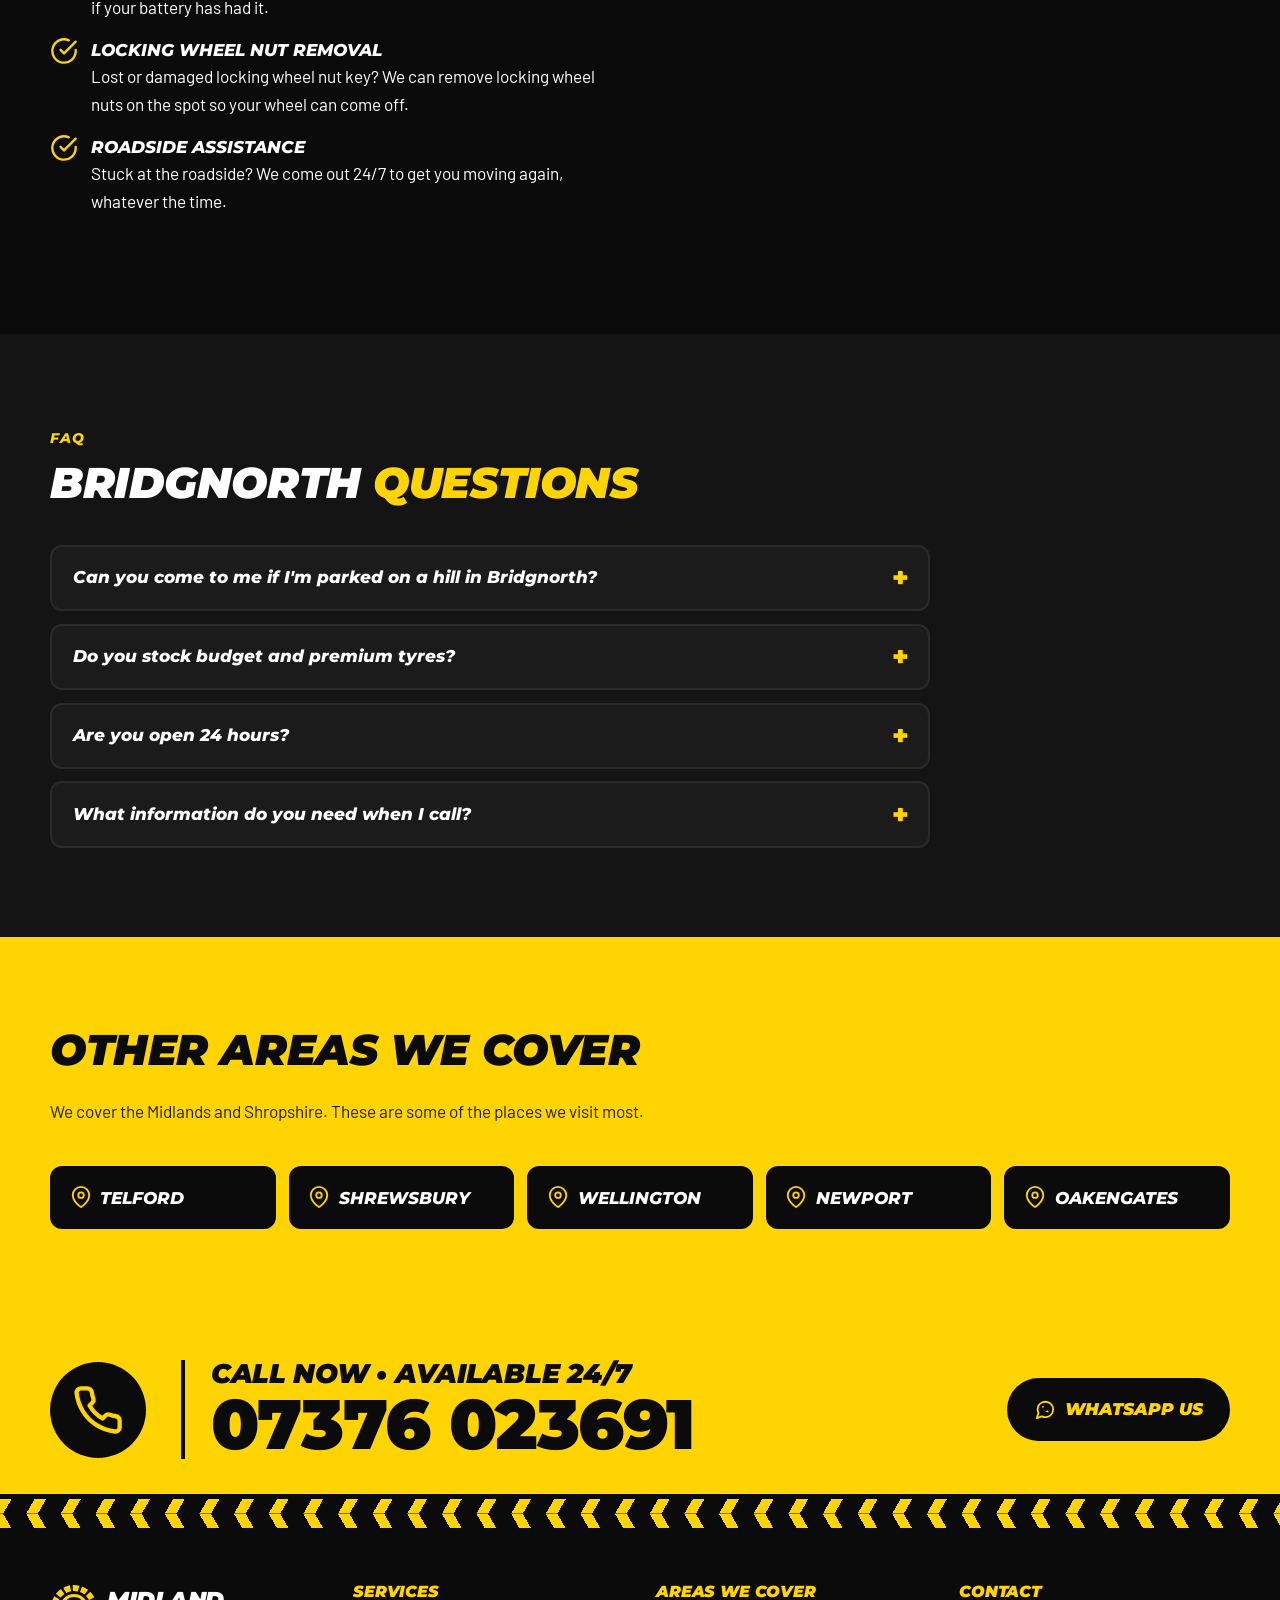
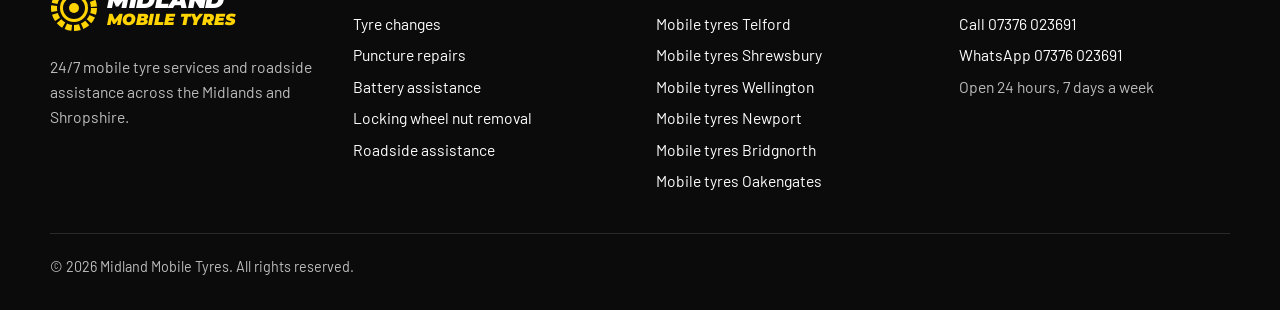
==== commit 71e3f3d1: "Add files via upload" ====
--- a/areas/bridgnorth.html
+++ b/areas/bridgnorth.html
@@ -4,7 +4,7 @@
 <meta charset="utf-8">
 <meta name="viewport" content="width=device-width, initial-scale=1">
 <title>Mobile Tyre Fitting Bridgnorth | 24/7 | Midland Mobile Tyres</title>
-<meta name="description" content="24/7 mobile tyre fitting in Bridgnorth. Tyre changes, puncture repairs, battery and roadside assistance at your home, work or roadside. Call 07376 023691.">
+<meta name="description" content="24/7 mobile tyre fitting in Bridgnorth. Tyre changes, puncture repairs, locking wheel nut removal, battery and roadside help at home, work or roadside. Call 07376 023691.">
 <link rel="canonical" href="https://YOUR-USERNAME.github.io/midland-mobile-tyres/areas/bridgnorth.html">
 <meta name="robots" content="index, follow">
 <meta name="theme-color" content="#0b0b0b">
@@ -13,7 +13,7 @@
 <meta property="og:locale" content="en_GB">
 <meta property="og:site_name" content="Midland Mobile Tyres">
 <meta property="og:title" content="Mobile Tyre Fitting Bridgnorth | 24/7 | Midland Mobile Tyres">
-<meta property="og:description" content="24/7 mobile tyre fitting in Bridgnorth. Tyre changes, puncture repairs, battery and roadside assistance at your home, work or roadside. Call 07376 023691.">
+<meta property="og:description" content="24/7 mobile tyre fitting in Bridgnorth. Tyre changes, puncture repairs, locking wheel nut removal, battery and roadside help at home, work or roadside. Call 07376 023691.">
 <meta property="og:url" content="https://YOUR-USERNAME.github.io/midland-mobile-tyres/areas/bridgnorth.html">
 <meta property="og:image" content="https://YOUR-USERNAME.github.io/midland-mobile-tyres/images/flyer.jpg">
 <meta name="twitter:card" content="summary_large_image">
@@ -30,7 +30,7 @@
 <a class="skip-link" href="#main">Skip to content</a>
 <div class="topbar">
   <div class="container">
-    <span class="tb-services">Tyres &bull; Punctures &bull; Batteries &bull; Roadside Assistance</span>
+    <span class="tb-services">Tyres &bull; Punctures &bull; Batteries &bull; Locking Wheel Nuts &bull; Roadside</span>
     <a href="tel:+447376023691">Available 24/7 &mdash; Call 07376 023691</a>
   </div>
 </div>
@@ -58,7 +58,7 @@
     <nav class="breadcrumb" aria-label="Breadcrumb"><ol><li><a href="../index.html">Home</a></li><li aria-current="page">Mobile Tyres Bridgnorth</li></ol></nav>
     <div class="badge-247"><span class="circle">24/7</span> Mobile tyre fitting Bridgnorth</div>
     <h1>Mobile Tyre Fitting <span class="hl">Bridgnorth</span></h1>
-    <p class="lead">Tyres, punctures, batteries and roadside assistance in Bridgnorth, 24 hours a day. We come to you.</p>
+    <p class="lead">Tyres, punctures, batteries, locking wheel nut removal and roadside assistance in Bridgnorth, 24 hours a day. We come to you.</p>
     <div class="btn-row">
       <a class="btn btn-yellow" href="tel:+447376023691"><svg viewBox="0 0 24 24" fill="none" stroke="currentColor" stroke-width="2" stroke-linecap="round" stroke-linejoin="round" aria-hidden="true" focusable="false"><path d="M22 16.92v3a2 2 0 0 1-2.18 2 19.79 19.79 0 0 1-8.63-3.07 19.5 19.5 0 0 1-6-6 19.79 19.79 0 0 1-3.07-8.67A2 2 0 0 1 4.11 2h3a2 2 0 0 1 2 1.72c.13.96.36 1.9.7 2.81a2 2 0 0 1-.45 2.11L8.09 9.91a16 16 0 0 0 6 6l1.27-1.27a2 2 0 0 1 2.11-.45c.91.34 1.85.57 2.81.7A2 2 0 0 1 22 16.92z"/></svg> Call 07376 023691</a>
       <a class="btn btn-outline" href="https://wa.me/447376023691?text=Hi%2C%20I%20need%20help%20with%20a%20tyre.%20My%20location%20is%3A%20" rel="noopener" target="_blank"><svg viewBox="0 0 24 24" fill="none" stroke="currentColor" stroke-width="2" stroke-linecap="round" stroke-linejoin="round" aria-hidden="true" focusable="false"><path d="M21 11.5a8.38 8.38 0 0 1-.9 3.8 8.5 8.5 0 0 1-7.6 4.7 8.38 8.38 0 0 1-3.8-.9L3 21l1.9-5.7a8.38 8.38 0 0 1-.9-3.8 8.5 8.5 0 0 1 4.7-7.6 8.38 8.38 0 0 1 3.8-.9h.5a8.48 8.48 0 0 1 8 8v.5z"/><path d="M9.5 9.5c.5 2 2 3.5 4 4l1-1 1.5.6v1.4c-3.5.3-7.2-3.4-6.9-6.9h1.4l.6 1.5z" fill="currentColor" stroke="none"/></svg> WhatsApp us</a>
@@ -78,6 +78,7 @@
         <li><svg viewBox="0 0 24 24" fill="none" stroke="currentColor" stroke-width="2" stroke-linecap="round" stroke-linejoin="round" aria-hidden="true" focusable="false"><path d="M22 11.08V12a10 10 0 1 1-5.93-9.14"/><path d="M22 4 12 14.01l-3-3"/></svg><div><strong>Tyre Changes</strong>New tyres fitted at your home, work or roadside. Tell us your tyre size and we'll bring the right tyre to you.</div></li>
 <li><svg viewBox="0 0 24 24" fill="none" stroke="currentColor" stroke-width="2" stroke-linecap="round" stroke-linejoin="round" aria-hidden="true" focusable="false"><path d="M22 11.08V12a10 10 0 1 1-5.93-9.14"/><path d="M22 4 12 14.01l-3-3"/></svg><div><strong>Puncture Repairs</strong>Nails, screws and slow punctures repaired on the spot where it's safe to do so. If it can't be repaired, we'll replace it.</div></li>
 <li><svg viewBox="0 0 24 24" fill="none" stroke="currentColor" stroke-width="2" stroke-linecap="round" stroke-linejoin="round" aria-hidden="true" focusable="false"><path d="M22 11.08V12a10 10 0 1 1-5.93-9.14"/><path d="M22 4 12 14.01l-3-3"/></svg><div><strong>Battery Assistance</strong>Flat battery? We can get you started and help you sort out a replacement if your battery has had it.</div></li>
+<li><svg viewBox="0 0 24 24" fill="none" stroke="currentColor" stroke-width="2" stroke-linecap="round" stroke-linejoin="round" aria-hidden="true" focusable="false"><path d="M22 11.08V12a10 10 0 1 1-5.93-9.14"/><path d="M22 4 12 14.01l-3-3"/></svg><div><strong>Locking Wheel Nut Removal</strong>Lost or damaged locking wheel nut key? We can remove locking wheel nuts on the spot so your wheel can come off.</div></li>
 <li><svg viewBox="0 0 24 24" fill="none" stroke="currentColor" stroke-width="2" stroke-linecap="round" stroke-linejoin="round" aria-hidden="true" focusable="false"><path d="M22 11.08V12a10 10 0 1 1-5.93-9.14"/><path d="M22 4 12 14.01l-3-3"/></svg><div><strong>Roadside Assistance</strong>Stuck at the roadside? We come out 24/7 to get you moving again, whatever the time.</div></li>
       </ul>
     </div>
@@ -141,6 +142,7 @@
           <li><a href="../index.html#services">Tyre changes</a></li>
           <li><a href="../index.html#services">Puncture repairs</a></li>
           <li><a href="../index.html#services">Battery assistance</a></li>
+          <li><a href="../index.html#services">Locking wheel nut removal</a></li>
           <li><a href="../index.html#services">Roadside assistance</a></li>
         </ul>
       </div>
--- a/css/styles.css
+++ b/css/styles.css
@@ -217,8 +217,16 @@
 
 /* ---------- Service cards ---------- */
 .cards { display: grid; gap: 1.2rem; grid-template-columns: 1fr; }
-@media (min-width: 600px) { .cards { grid-template-columns: repeat(2, 1fr); } }
-@media (min-width: 1100px) { .cards { grid-template-columns: repeat(4, 1fr); } }
+/* 5 services: 2 per row (last one centred) on tablets, 3 + 2 centred on desktop */
+@media (min-width: 600px) and (max-width: 1099px) {
+  .cards { grid-template-columns: repeat(2, 1fr); }
+  .cards > .card:last-child:nth-child(odd) { grid-column: 1 / -1; justify-self: center; width: calc(50% - .6rem); }
+}
+@media (min-width: 1100px) {
+  .cards { grid-template-columns: repeat(6, 1fr); }
+  .cards > .card { grid-column: span 2; }
+  .cards > .card:nth-child(4):nth-last-child(2) { grid-column: 2 / span 2; }
+}
 .card {
   background: var(--grey-900); border: 2px solid var(--grey-700); border-radius: var(--radius);
   padding: 1.6rem; transition: border-color .2s ease, transform .2s ease;
